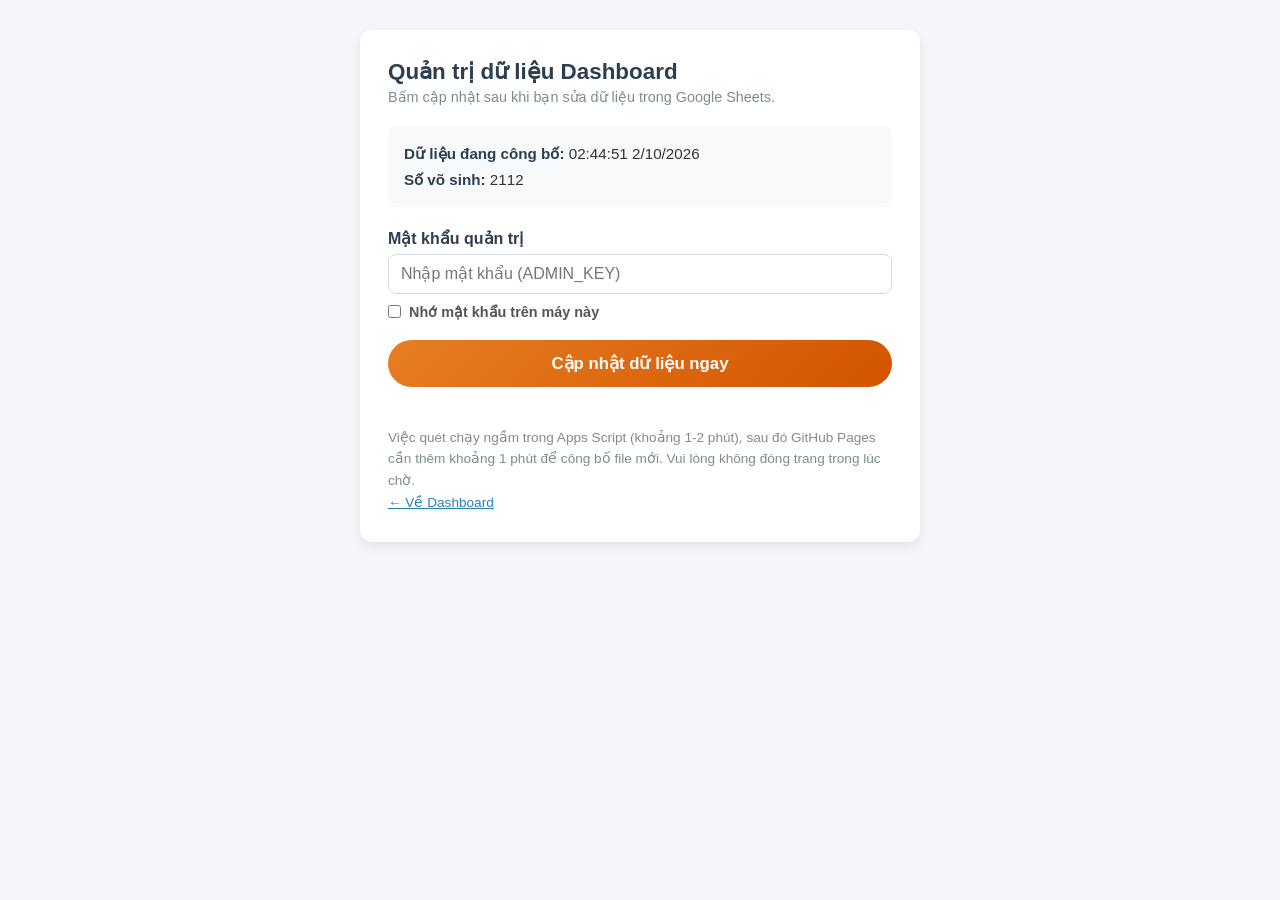
==== admin.html @ a5786897 "Match club tabs to DS_CLB_VD tolerantly and warn about mismatches Tabs whose name differed from the " ====
<!DOCTYPE html>
<html lang="vi">
<head>
    <meta charset="UTF-8">
    <meta name="viewport" content="width=device-width, initial-scale=1.0">
    <meta name="robots" content="noindex, nofollow">
    <title>Quản trị dữ liệu - Dashboard PQQ</title>
    <style>
        :root { --primary: #2C3E50; --secondary: #E67E22; --bg-color: #F4F6F9; --ok: #27ae60; --err: #e74c3c; }
        * { margin: 0; padding: 0; box-sizing: border-box; font-family: 'Segoe UI', Tahoma, sans-serif; }
        body { background: var(--bg-color); color: #333; min-height: 100vh; display: flex; justify-content: center; padding: 30px 15px; }
        .card { background: #fff; width: 100%; max-width: 560px; border-radius: 12px; box-shadow: 0 4px 12px rgba(0,0,0,0.08); padding: 28px; align-self: flex-start; }
        h1 { color: var(--primary); font-size: 1.4rem; margin-bottom: 4px; }
        .sub { color: #7f8c8d; font-size: 0.9rem; margin-bottom: 22px; }
        .info { background: #f8f9fa; border-radius: 8px; padding: 14px 16px; margin-bottom: 22px; font-size: 0.95rem; line-height: 1.7; }
        .info b { color: var(--primary); }
        label { display: block; font-weight: 600; margin-bottom: 6px; color: var(--primary); }
        input[type=password] { width: 100%; padding: 10px 12px; border: 1px solid #d5dbe0; border-radius: 8px; font-size: 1rem; }
        .remember { display: flex; align-items: center; gap: 8px; margin: 10px 0 20px; font-size: 0.9rem; color: #555; }
        button { width: 100%; padding: 13px; border: none; border-radius: 30px; font-size: 1.05rem; font-weight: bold; color: #fff; cursor: pointer; background: linear-gradient(135deg, #e67e22, #d35400); }
        button:disabled { opacity: 0.6; cursor: not-allowed; }
        .log { margin-top: 20px; display: flex; flex-direction: column; gap: 8px; }
        .step { padding: 10px 14px; border-radius: 8px; background: #f1f4f6; font-size: 0.95rem; }
        .step.ok { background: #eafaf1; color: #1e8449; }
        .step.err { background: #fdedec; color: #c0392b; }
        .step.warn { background: #fef5e7; color: #b9770e; }
        .hint { margin-top: 20px; font-size: 0.85rem; color: #7f8c8d; line-height: 1.6; }
        a { color: #2980b9; }
    </style>
</head>
<body>
    <div class="card">
        <h1>Quản trị dữ liệu Dashboard</h1>
        <p class="sub">Bấm cập nhật sau khi bạn sửa dữ liệu trong Google Sheets.</p>

        <div class="info" id="info">Đang đọc dữ liệu hiện tại...</div>

        <label for="adminKey">Mật khẩu quản trị</label>
        <input type="password" id="adminKey" autocomplete="current-password" placeholder="Nhập mật khẩu (ADMIN_KEY)">
        <label class="remember"><input type="checkbox" id="remember"> Nhớ mật khẩu trên máy này</label>

        <button id="btnRefresh">Cập nhật dữ liệu ngay</button>
        <div class="log" id="log"></div>

        <p class="hint">
            Việc quét chạy ngầm trong Apps Script (khoảng 1-2 phút), sau đó GitHub Pages cần thêm khoảng 1 phút để công bố file mới.
            Vui lòng không đóng trang trong lúc chờ. <br>
            <a href="index.html">← Về Dashboard</a>
        </p>
    </div>

    <script>
        // Dùng cùng link API với index.html
        const API_URL = "https://script.google.com/macros/s/AKfycbwq4bcUK3ReNRRuuDNQuOPvatMmyO6n5QjqBAMNQ1JV6D03c-kK97NKKIu3ecU9WZoy1g/exec";
        const DATA_URL = "data.json";
        const KEY_STORAGE = "pqq_admin_key";
        const PUBLISH_WAIT_MS = 4 * 60 * 1000;   // chờ tối đa 4 phút để GitHub Pages công bố
        const POLL_EVERY_MS = 10 * 1000;

        const $ = id => document.getElementById(id);

        function addStep(text, cls = '') {
            const div = document.createElement('div');
            div.className = 'step ' + cls;
            div.textContent = text;          // textContent: không chèn HTML
            $('log').appendChild(div);
            return div;
        }

        function fmt(iso) {
            const d = new Date(iso);
            return isNaN(d) ? '(chưa rõ)' : d.toLocaleString('vi-VN');
        }

        async function readPublished() {
            try {
                const res = await fetch(DATA_URL + '?t=' + Date.now(), { cache: 'no-store' });
                if (!res.ok) return null;
                const json = await res.json();
                return { updatedAt: json.updatedAt, count: Array.isArray(json.data) ? json.data.length : 0 };
            } catch (e) { return null; }
        }

        async function showCurrent() {
            const cur = await readPublished();
            $('info').innerHTML = '';
            if (!cur) { $('info').textContent = 'Chưa có file data.json trên trang (Dashboard đang lấy dữ liệu trực tiếp từ Apps Script).'; return null; }
            const line = (label, value) => { const p = document.createElement('div'); const b = document.createElement('b'); b.textContent = label + ': '; p.append(b, value); $('info').appendChild(p); };
            line('Dữ liệu đang công bố', fmt(cur.updatedAt));
            line('Số võ sinh', String(cur.count));
            return cur;
        }

        const sleep = ms => new Promise(r => setTimeout(r, ms));

        async function callApi(action, key) {
            const res = await fetch(API_URL + '?action=' + action + '&key=' + encodeURIComponent(key));
            return res.json();
        }

        // Cảnh báo tên CLB không khớp giữa tab CLB và tab DS_CLB_VD (các CLB này sẽ KHÔNG hiện trên Dashboard)
        function showWarnings(w) {
            if (!w) return;
            const list = (names, total) => names.join(' | ') + (total > names.length ? ' ... (và ' + (total - names.length) + ' tên nữa)' : '');
            if (w.tabsNotInMasterTotal) addStep('Lưu ý: ' + w.tabsNotInMasterTotal + ' tab CLB không có trong DS_CLB_VD nên chưa hiện trên Dashboard: ' + list(w.tabsNotInMaster, w.tabsNotInMasterTotal) + '. Hãy sửa tên tab hoặc thêm CLB vào DS_CLB_VD cho giống nhau.', 'warn');
            if (w.clubsWithoutTabTotal) addStep('Lưu ý: ' + w.clubsWithoutTabTotal + ' CLB có trong DS_CLB_VD nhưng chưa có tab khớp tên: ' + list(w.clubsWithoutTab, w.clubsWithoutTabTotal) + '.', 'warn');
        }

        async function refresh() {
            const key = $('adminKey').value;
            if (!key) { addStep('Vui lòng nhập mật khẩu quản trị.', 'err'); return; }
            try {
                if ($('remember').checked) localStorage.setItem(KEY_STORAGE, key); else localStorage.removeItem(KEY_STORAGE);
            } catch (e) {}

            $('btnRefresh').disabled = true;
            $('log').innerHTML = '';
            try {
                // Bước 1: ra lệnh. Apps Script trả lời ngay, việc quét chạy ngầm.
                const s1 = addStep('1/4 Đang gửi lệnh cập nhật...');
                const start = await callApi('refresh', key);
                if (start.status !== 'success') throw new Error(start.message);
                if (typeof start.started === 'undefined') throw new Error('Apps Script đang chạy bản cũ. Hãy Triển khai → Phiên bản mới rồi thử lại.');
                s1.textContent = start.started ? '1/4 Đã gửi lệnh cập nhật.' : '1/4 Đang có một lượt cập nhật chạy sẵn, sẽ theo dõi lượt đó.';
                s1.classList.add('ok');

                // Bước 2: hỏi tiến độ quét + đẩy lên GitHub
                const s2 = addStep('2/4 Đang quét Google Sheets và đẩy lên GitHub (khoảng 1-2 phút)...');
                let result = null;
                const t0 = Date.now();
                while (Date.now() - t0 < 6 * 60 * 1000) {
                    await sleep(5000);
                    try {
                        const st = await callApi('status', key);
                        const state = st.state;
                        if (st.status === 'success' && state && state.runId === start.runId && state.state !== 'running') { result = state; break; }
                    } catch (e) { /* lỗi mạng thoáng qua: hỏi lại lượt sau */ }
                }
                if (!result) throw new Error('Quá 6 phút mà chưa xong. Hãy xem mục Nhật ký thực thi trong Apps Script.');
                if (result.state === 'error' || !result.pushed) throw new Error(result.message || 'Chưa đẩy được lên GitHub.');
                s2.textContent = '2/4 Đã quét xong ' + result.count + ' võ sinh.'; s2.classList.add('ok');
                addStep('3/4 Đã đẩy data.json lên GitHub.', 'ok');

                // Bước 4: chờ GitHub Pages công bố
                const s4 = addStep('4/4 Đang chờ GitHub Pages công bố file mới...');
                const t1 = Date.now();
                while (Date.now() - t1 < PUBLISH_WAIT_MS) {
                    const now = await readPublished();
                    if (now && now.updatedAt === result.updatedAt) {
                        s4.textContent = '4/4 Hoàn tất! Dashboard đã dùng dữ liệu mới (' + now.count + ' võ sinh).'; s4.classList.add('ok');
                        showWarnings(result.warnings);
                        await showCurrent();
                        return;
                    }
                    await sleep(POLL_EVERY_MS);
                }
                s4.textContent = '4/4 Đã đẩy lên GitHub nhưng trang chưa công bố kịp. Hãy thử tải lại sau ít phút.'; s4.classList.add('err');
            } catch (error) {
                addStep('Lỗi: ' + error.message, 'err');
            } finally {
                $('btnRefresh').disabled = false;
            }
        }

        try { const saved = localStorage.getItem(KEY_STORAGE); if (saved) { $('adminKey').value = saved; $('remember').checked = true; } } catch (e) {}
        $('btnRefresh').addEventListener('click', refresh);
        showCurrent();
    </script>
</body>
</html>
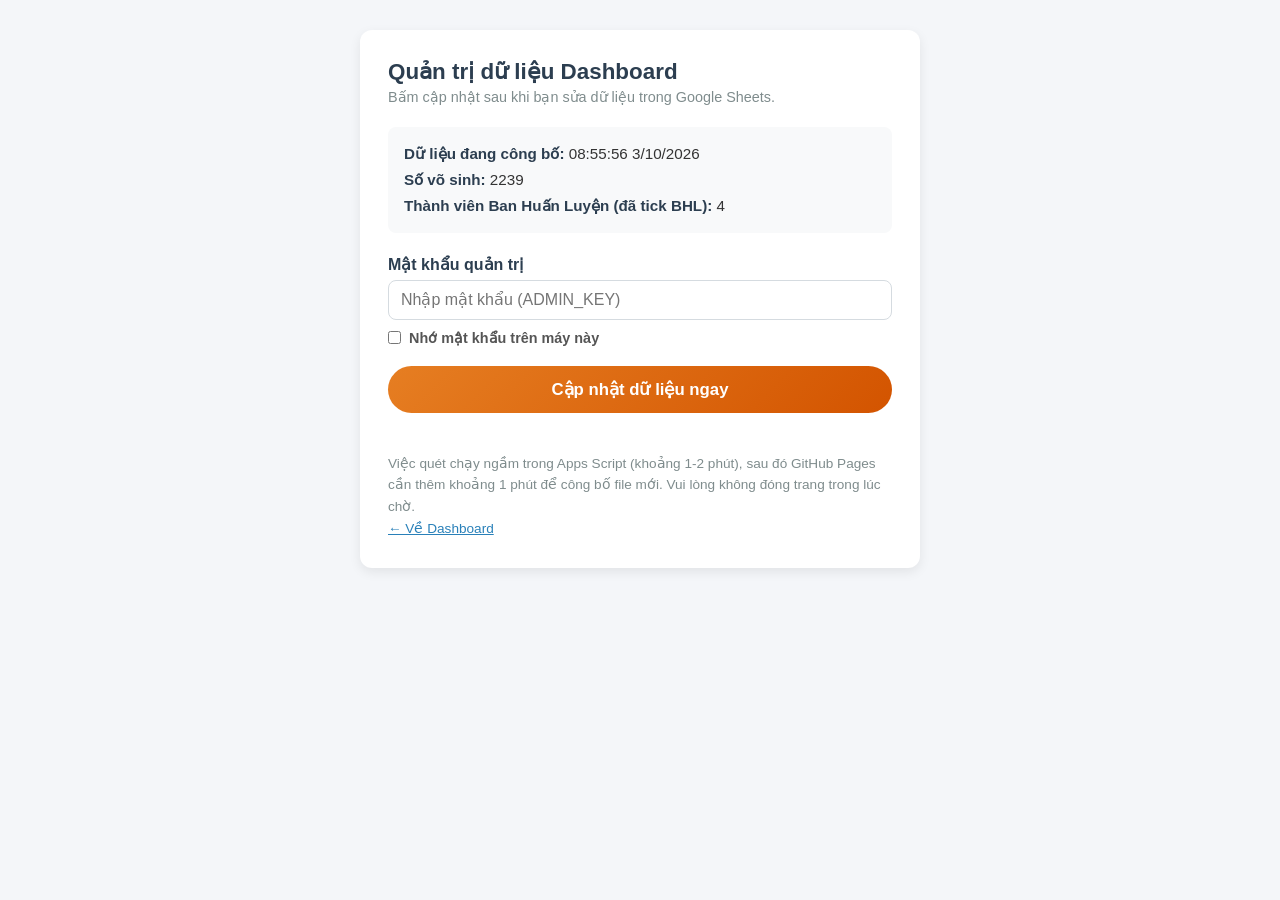
==== commit 7a8d2e39: "Admin: hiển thị số thành viên BHL đã tick để dễ kiểm tra Co-Authored-By: Claude Sonnet 5.5 <noreply@" ====
--- a/admin.html
+++ b/admin.html
@@ -77,7 +77,7 @@
                 const res = await fetch(DATA_URL + '?t=' + Date.now(), { cache: 'no-store' });
                 if (!res.ok) return null;
                 const json = await res.json();
-                return { updatedAt: json.updatedAt, count: Array.isArray(json.data) ? json.data.length : 0 };
+                return { updatedAt: json.updatedAt, count: Array.isArray(json.data) ? json.data.length : 0, bhl: Array.isArray(json.data) ? json.data.filter(x => x.bhl).length : 0 };
             } catch (e) { return null; }
         }
 
@@ -88,6 +88,7 @@
             const line = (label, value) => { const p = document.createElement('div'); const b = document.createElement('b'); b.textContent = label + ': '; p.append(b, value); $('info').appendChild(p); };
             line('Dữ liệu đang công bố', fmt(cur.updatedAt));
             line('Số võ sinh', String(cur.count));
+            line('Thành viên Ban Huấn Luyện (đã tick BHL)', String(cur.bhl));
             return cur;
         }
 
@@ -103,6 +104,7 @@
             if (!w) return;
             const list = (names, total) => names.join(' | ') + (total > names.length ? ' ... (và ' + (total - names.length) + ' tên nữa)' : '');
             if (w.tabsNotInMasterTotal) addStep('Lưu ý: ' + w.tabsNotInMasterTotal + ' tab CLB không có trong DS_CLB_VD nên chưa hiện trên Dashboard: ' + list(w.tabsNotInMaster, w.tabsNotInMasterTotal) + '. Hãy sửa tên tab hoặc thêm CLB vào DS_CLB_VD cho giống nhau.', 'warn');
+            if (w.emptyTabsTotal) addStep('Lưu ý: ' + w.emptyTabsTotal + ' tab CLB khớp tên nhưng chưa có võ sinh nào (cột Họ và tên trống) nên CLB chưa hiện trên Dashboard: ' + list(w.emptyTabs, w.emptyTabsTotal) + '.', 'warn');
             if (w.clubsWithoutTabTotal) addStep('Lưu ý: ' + w.clubsWithoutTabTotal + ' CLB có trong DS_CLB_VD nhưng chưa có tab khớp tên: ' + list(w.clubsWithoutTab, w.clubsWithoutTabTotal) + '.', 'warn');
         }
 
@@ -138,7 +140,7 @@
                 }
                 if (!result) throw new Error('Quá 6 phút mà chưa xong. Hãy xem mục Nhật ký thực thi trong Apps Script.');
                 if (result.state === 'error' || !result.pushed) throw new Error(result.message || 'Chưa đẩy được lên GitHub.');
-                s2.textContent = '2/4 Đã quét xong ' + result.count + ' võ sinh.'; s2.classList.add('ok');
+                s2.textContent = '2/4 Đã quét xong ' + result.count + ' võ sinh, trong đó ' + (result.bhl || 0) + ' thành viên Ban Huấn Luyện (tick BHL).'; s2.classList.add('ok');
                 addStep('3/4 Đã đẩy data.json lên GitHub.', 'ok');
 
                 // Bước 4: chờ GitHub Pages công bố
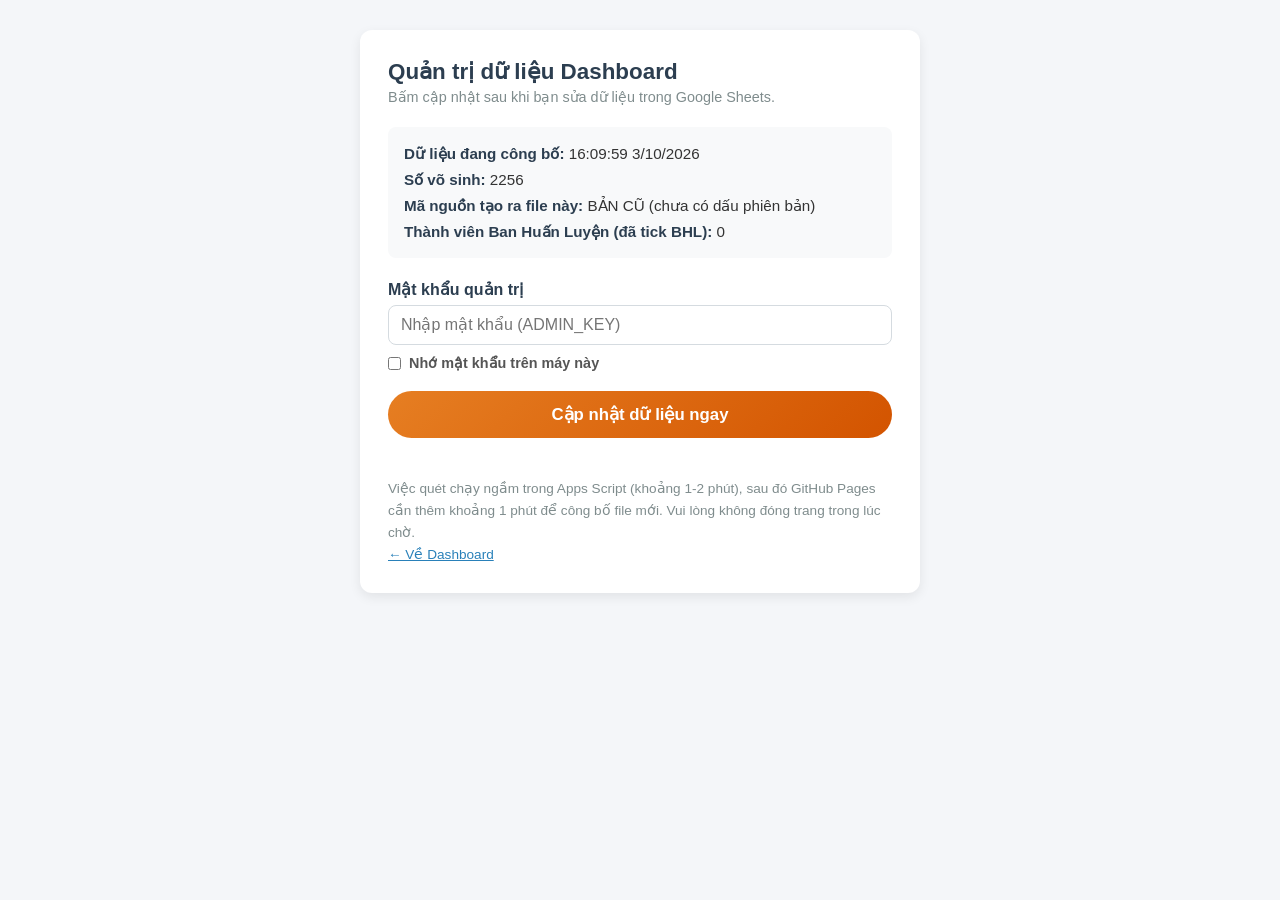
==== commit d1735f9e: "Thêm dấu phiên bản mã vào data.json và trang admin để phát hiện web app đang chạy mã cũ Co-Authored-" ====
--- a/admin.html
+++ b/admin.html
@@ -77,7 +77,7 @@
                 const res = await fetch(DATA_URL + '?t=' + Date.now(), { cache: 'no-store' });
                 if (!res.ok) return null;
                 const json = await res.json();
-                return { updatedAt: json.updatedAt, count: Array.isArray(json.data) ? json.data.length : 0, bhl: Array.isArray(json.data) ? json.data.filter(x => x.bhl).length : 0 };
+                return { updatedAt: json.updatedAt, codeVersion: json.codeVersion, count: Array.isArray(json.data) ? json.data.length : 0, bhl: Array.isArray(json.data) ? json.data.filter(x => x.bhl).length : 0 };
             } catch (e) { return null; }
         }
 
@@ -88,6 +88,7 @@
             const line = (label, value) => { const p = document.createElement('div'); const b = document.createElement('b'); b.textContent = label + ': '; p.append(b, value); $('info').appendChild(p); };
             line('Dữ liệu đang công bố', fmt(cur.updatedAt));
             line('Số võ sinh', String(cur.count));
+            line('Mã nguồn tạo ra file này', cur.codeVersion || 'BẢN CŨ (chưa có dấu phiên bản)');
             line('Thành viên Ban Huấn Luyện (đã tick BHL)', String(cur.bhl));
             return cur;
         }
@@ -140,7 +141,7 @@
                 }
                 if (!result) throw new Error('Quá 6 phút mà chưa xong. Hãy xem mục Nhật ký thực thi trong Apps Script.');
                 if (result.state === 'error' || !result.pushed) throw new Error(result.message || 'Chưa đẩy được lên GitHub.');
-                s2.textContent = '2/4 Đã quét xong ' + result.count + ' võ sinh, trong đó ' + (result.bhl || 0) + ' thành viên Ban Huấn Luyện (tick BHL).'; s2.classList.add('ok');
+                s2.textContent = '2/4 Đã quét xong ' + result.count + ' võ sinh, ' + (result.codeVersion ? 'trong đó ' + (result.bhl || 0) + ' thành viên Ban Huấn Luyện (tick BHL).' : 'nhưng web app đang chạy MÃ CŨ (chưa có BHL): hãy dán lại TONGHOPX.gs rồi Triển khai → Phiên bản mới.'); s2.classList.add('ok');
                 addStep('3/4 Đã đẩy data.json lên GitHub.', 'ok');
 
                 // Bước 4: chờ GitHub Pages công bố
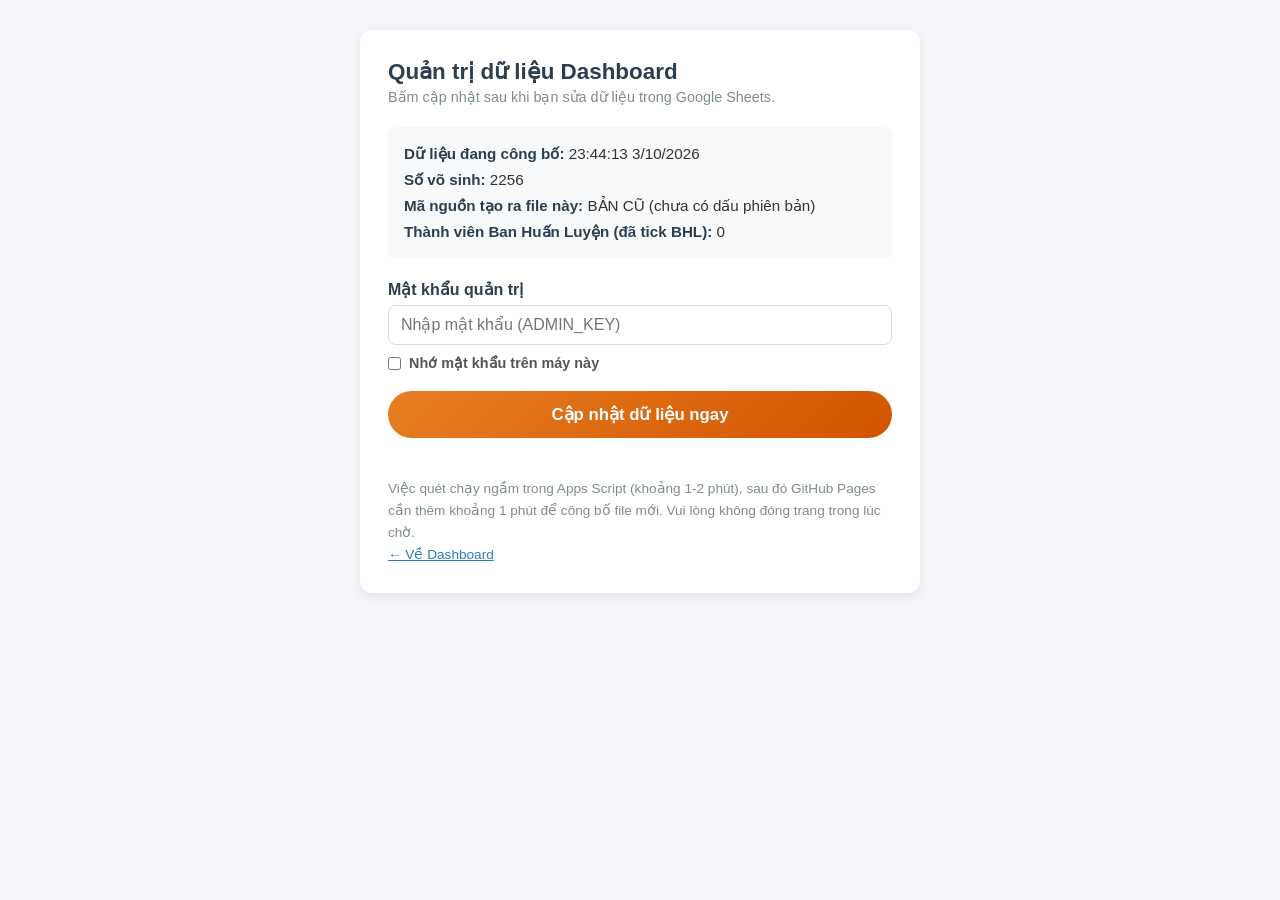
==== commit 5309cdc7: "Update admin.html" ====
--- a/admin.html
+++ b/admin.html
@@ -51,7 +51,7 @@
 
     <script>
         // Dùng cùng link API với index.html
-        const API_URL = "https://script.google.com/macros/s/AKfycbwq4bcUK3ReNRRuuDNQuOPvatMmyO6n5QjqBAMNQ1JV6D03c-kK97NKKIu3ecU9WZoy1g/exec";
+        const API_URL = "https://script.google.com/macros/s/AKfycbzA26TxoLBDX6WXX7DS3VtXH_kHUvrF0CeffBjiubpUJnjPFZGvj1JQs3prxRnE7G1GhQ/exec";
         const DATA_URL = "data.json";
         const KEY_STORAGE = "pqq_admin_key";
         const PUBLISH_WAIT_MS = 4 * 60 * 1000;   // chờ tối đa 4 phút để GitHub Pages công bố
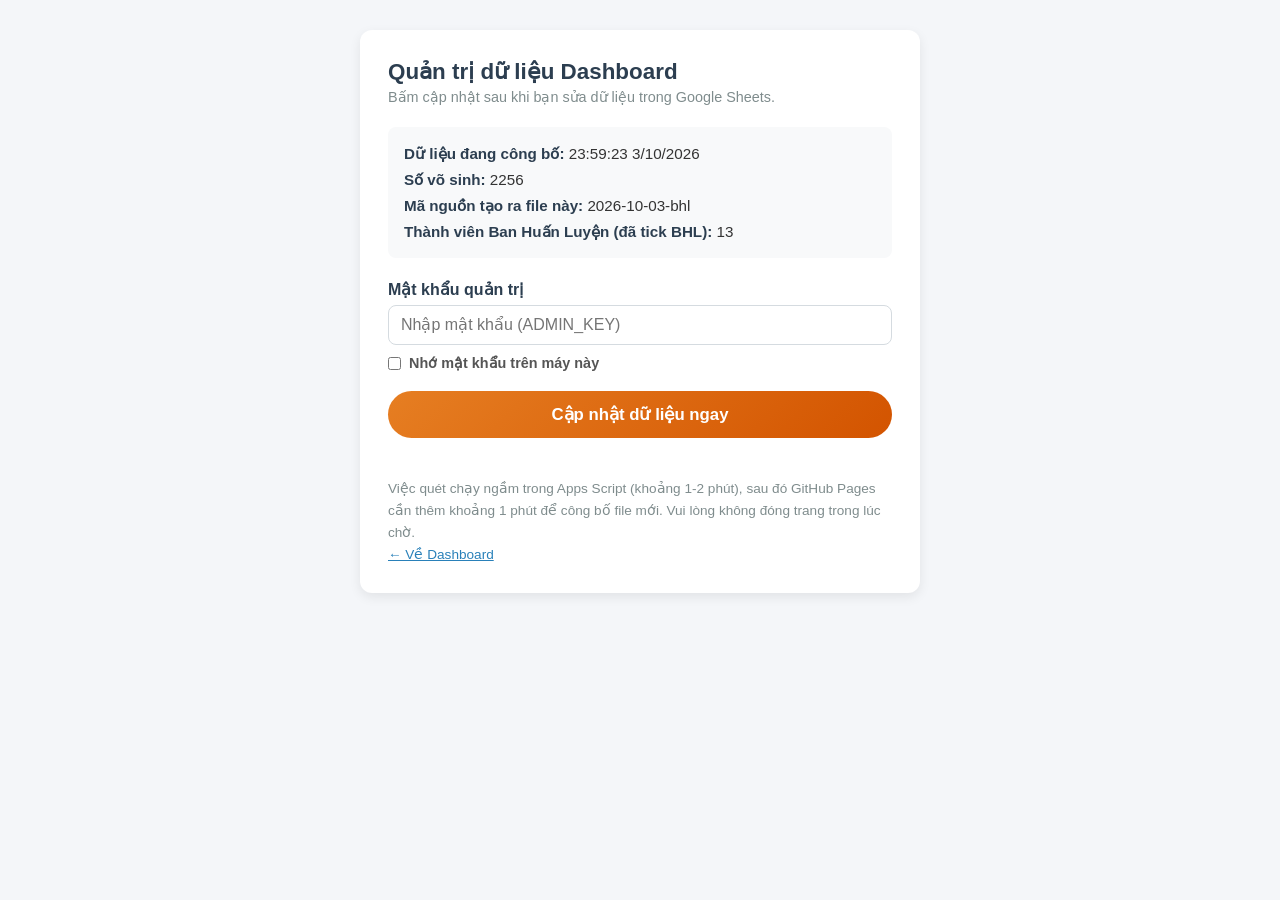
==== commit 2f38e240: "Admin: hiện rõ nội dung lỗi khi web app trả lời lạ thay vì 'Lỗi:' trống Co-Authored-By: Claude Sonne" ====
--- a/admin.html
+++ b/admin.html
@@ -97,7 +97,9 @@
 
         async function callApi(action, key) {
             const res = await fetch(API_URL + '?action=' + action + '&key=' + encodeURIComponent(key));
-            return res.json();
+            const text = await res.text();
+            try { return JSON.parse(text); }
+            catch (e) { throw new Error('Web app không trả về dữ liệu hợp lệ (HTTP ' + res.status + '): ' + text.replace(/<[^>]*>/g, ' ').replace(/\s+/g, ' ').trim().slice(0, 200)); }
         }
 
         // Cảnh báo tên CLB không khớp giữa tab CLB và tab DS_CLB_VD (các CLB này sẽ KHÔNG hiện trên Dashboard)
@@ -122,7 +124,7 @@
                 // Bước 1: ra lệnh. Apps Script trả lời ngay, việc quét chạy ngầm.
                 const s1 = addStep('1/4 Đang gửi lệnh cập nhật...');
                 const start = await callApi('refresh', key);
-                if (start.status !== 'success') throw new Error(start.message);
+                if (start.status !== 'success') throw new Error(start.message || 'Web app trả lời lạ (không phải của Dashboard, có thể link API đang trỏ nhầm dự án): ' + JSON.stringify(start).slice(0, 300));
                 if (typeof start.started === 'undefined') throw new Error('Apps Script đang chạy bản cũ. Hãy Triển khai → Phiên bản mới rồi thử lại.');
                 s1.textContent = start.started ? '1/4 Đã gửi lệnh cập nhật.' : '1/4 Đang có một lượt cập nhật chạy sẵn, sẽ theo dõi lượt đó.';
                 s1.classList.add('ok');
@@ -159,7 +161,7 @@
                 }
                 s4.textContent = '4/4 Đã đẩy lên GitHub nhưng trang chưa công bố kịp. Hãy thử tải lại sau ít phút.'; s4.classList.add('err');
             } catch (error) {
-                addStep('Lỗi: ' + error.message, 'err');
+                addStep('Lỗi: ' + (error && error.message ? error.message : String(error)), 'err');
             } finally {
                 $('btnRefresh').disabled = false;
             }
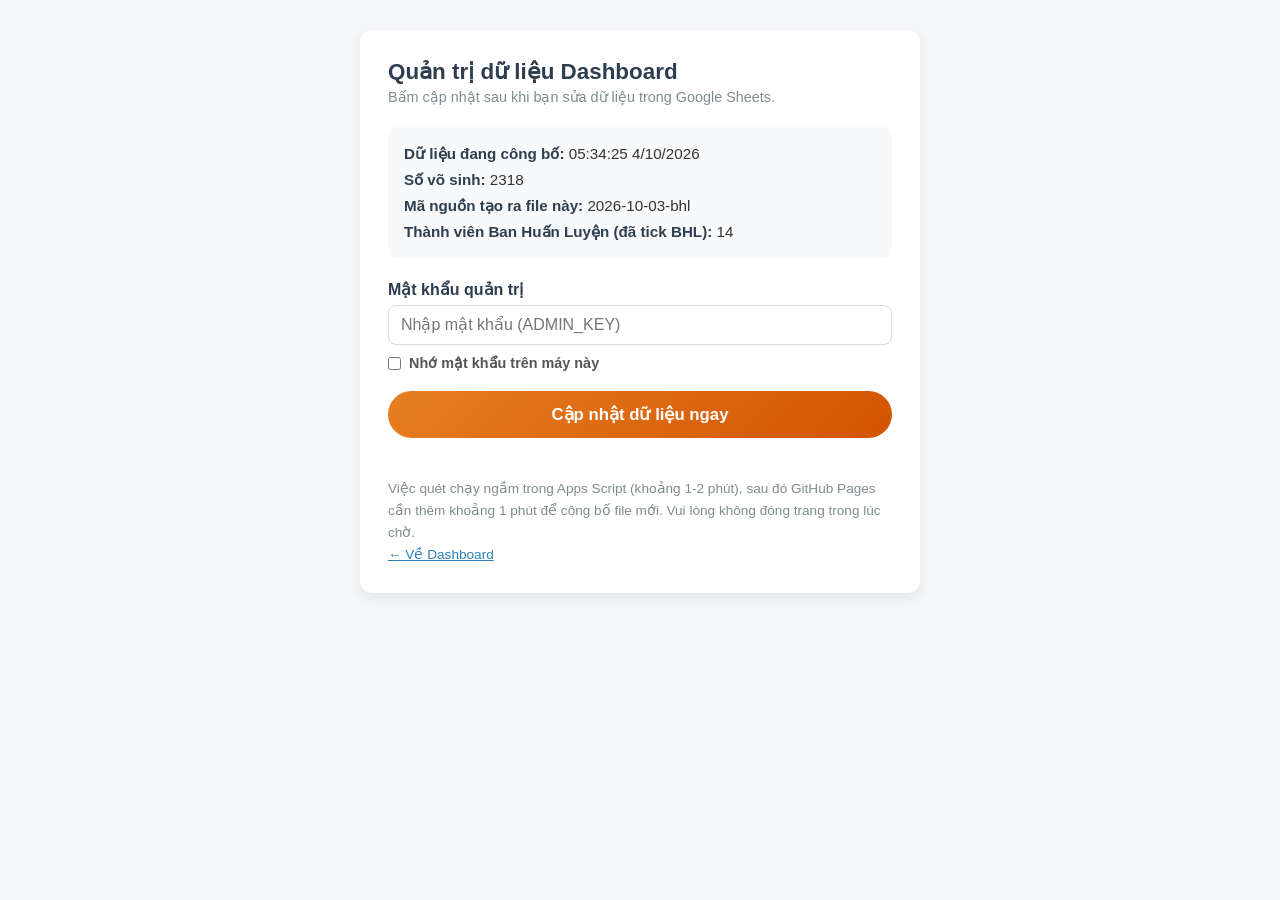
==== commit 122b053e: "Update admin.html" ====
--- a/admin.html
+++ b/admin.html
@@ -51,7 +51,7 @@
 
     <script>
         // Dùng cùng link API với index.html
-        const API_URL = "https://script.google.com/macros/s/AKfycbzA26TxoLBDX6WXX7DS3VtXH_kHUvrF0CeffBjiubpUJnjPFZGvj1JQs3prxRnE7G1GhQ/exec";
+        const API_URL = "https://script.google.com/macros/s/AKfycbwq4bcUK3ReNRRuuDNQuOPvatMmyO6n5QjqBAMNQ1JV6D03c-kK97NKKIu3ecU9WZoy1g/exec";
         const DATA_URL = "data.json";
         const KEY_STORAGE = "pqq_admin_key";
         const PUBLISH_WAIT_MS = 4 * 60 * 1000;   // chờ tối đa 4 phút để GitHub Pages công bố
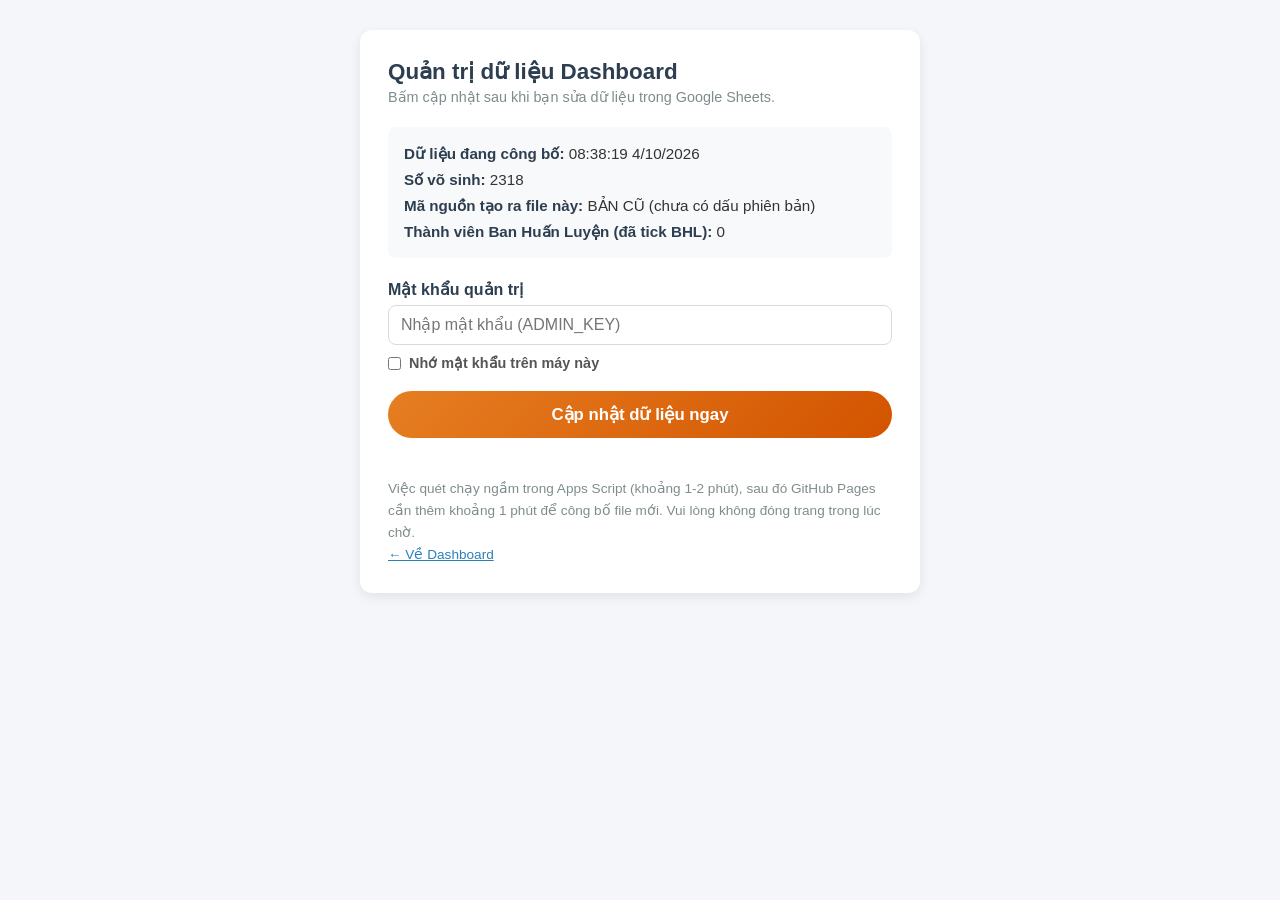
==== commit 20bc7a63: "Update admin.html" ====
--- a/admin.html
+++ b/admin.html
@@ -51,7 +51,7 @@
 
     <script>
         // Dùng cùng link API với index.html
-        const API_URL = "https://script.google.com/macros/s/AKfycbwq4bcUK3ReNRRuuDNQuOPvatMmyO6n5QjqBAMNQ1JV6D03c-kK97NKKIu3ecU9WZoy1g/exec";
+        const API_URL = "https://script.google.com/macros/s/AKfycbwT0DfC3hZPnuuadyHNQQ1OUyiJYtldh2uUOAG-lnwHAm6BinyCgksoXtBDngMsZOrzMA/exec";
         const DATA_URL = "data.json";
         const KEY_STORAGE = "pqq_admin_key";
         const PUBLISH_WAIT_MS = 4 * 60 * 1000;   // chờ tối đa 4 phút để GitHub Pages công bố
